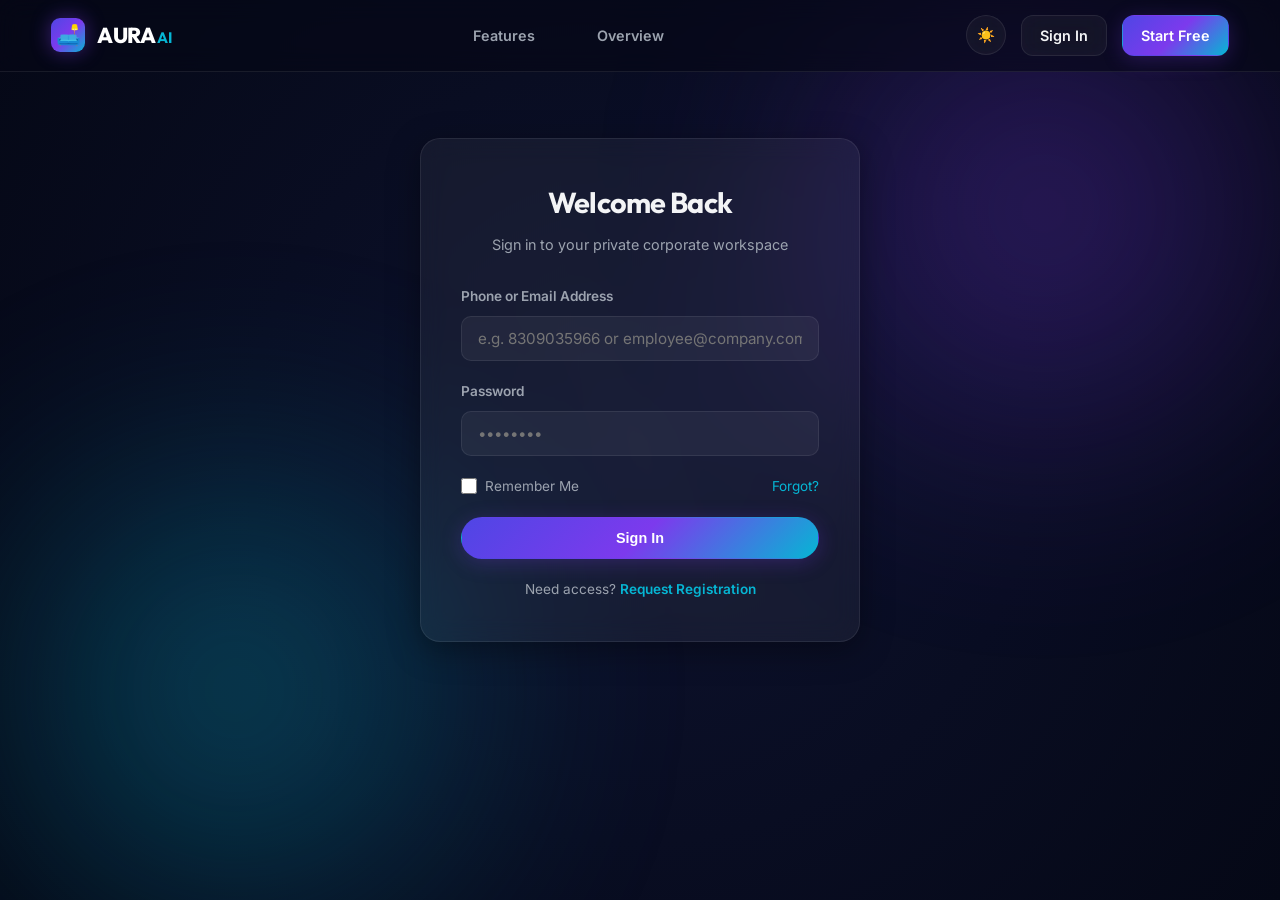
==== public/dashboard.html @ 913ed6ac "Initial commit" ====
<!DOCTYPE html>
<html lang="en">
<head>
  <meta charset="UTF-8">
  <meta name="viewport" content="width=device-width, initial-scale=1.0">
  <title>User Dashboard | FurnitureCare.ai</title>
  <link rel="stylesheet" href="css/style.css">
</head>
<body>

  <!-- Background Meshes -->
  <div class="mesh-glow glow-purple-mesh"></div>
  <div class="mesh-glow glow-cyan-mesh"></div>

  <!-- Header -->
  <header></header>

  <main class="container">
    <div style="display: flex; justify-content: space-between; align-items: center; margin-bottom: 40px;">
      <div>
        <h1 style="font-size: 2.2rem; margin-bottom: 5px;">Workspace Dashboard</h1>
        <p style="color: var(--text-secondary);">Manage diagnostics and track furniture asset maintenance schedules</p>
      </div>
      <a href="generate.html" class="btn btn-primary">🛋️ Generate Guide</a>
    </div>

    <!-- Statistics Cards -->
    <div class="dashboard-grid">
      <div class="glass-card stat-card">
        <div class="stat-title">Total Reports Generated</div>
        <div class="stat-value" id="dash-reports">0</div>
        <p style="font-size: 0.75rem; color: var(--text-muted);">Updated instantly</p>
      </div>
      <div class="glass-card stat-card">
        <div class="stat-title">Avg Furniture Health Score</div>
        <div class="stat-value" id="dash-health">100%</div>
        <p style="font-size: 0.75rem; color: var(--text-muted);">Overall asset status</p>
      </div>
      <div class="glass-card stat-card">
        <div class="stat-title">Active Maintenance Plans</div>
        <div class="stat-value" id="dash-plans">0</div>
        <p style="font-size: 0.75rem; color: var(--text-muted);">Schedules in progress</p>
      </div>
      <div class="glass-card stat-card">
        <div class="stat-title">Current Workspace Health</div>
        <div class="stat-value" style="color: var(--success);">Optimal</div>
        <p style="font-size: 0.75rem; color: var(--text-muted);">Zero active threats</p>
      </div>
    </div>

    <!-- Middle Split Content: Recent Guides & Notifications/Recommendations -->
    <div class="split-layout" style="margin-top: 40px; grid-template-columns: 1.2fr 0.8fr;">
      
      <!-- Left Side: Recent Guides -->
      <div class="glass-card">
        <h3 style="font-size: 1.3rem; margin-bottom: 20px; display: flex; align-items: center; gap: 10px;">
          <span>📋</span> Recent Care Reports
        </h3>
        
        <div id="guides-list-container" class="table-wrapper">
          <table class="premium-table">
            <thead>
              <tr>
                <th>Furniture Name</th>
                <th>Type</th>
                <th>Material</th>
                <th>Health</th>
                <th>Created</th>
                <th>Action</th>
              </tr>
            </thead>
            <tbody id="guides-tbody">
              <!-- Dynamically populated -->
              <tr>
                <td colspan="6" style="text-align: center; color: var(--text-muted); padding: 40px 0;">
                  No reports generated yet. Get started by clicking 'Generate Guide'.
                </td>
              </tr>
            </tbody>
          </table>
        </div>
      </div>

      <!-- Right Side: Notifications & AI Recommendations -->
      <div style="display: flex; flex-direction: column; gap: 30px;">
        
        <!-- AI Recommendations -->
        <div class="glass-card">
          <h3 style="font-size: 1.2rem; margin-bottom: 15px; color: var(--primary-end); display: flex; align-items: center; gap: 8px;">
            <span>💡</span> AI Recommendations
          </h3>
          <ul style="list-style: none; display: flex; flex-direction: column; gap: 15px;" id="recommendations-list">
            <li style="font-size: 0.85rem; color: var(--text-secondary); border-left: 2px solid var(--primary-mid); padding-left: 12px;">
              <strong>Seasonal Leather Care:</strong> Summer humidity requires light ventilation. Apply protective cream to leather items to ward off damp molds.
            </li>
            <li style="font-size: 0.85rem; color: var(--text-secondary); border-left: 2px solid var(--primary-end); padding-left: 12px;">
              <strong>Wood Hydration Check:</strong> Check wood furniture located near heating registers; dry air causes cracking.
            </li>
          </ul>
        </div>

        <!-- Notification Center -->
        <div class="glass-card">
          <h3 style="font-size: 1.2rem; margin-bottom: 15px; display: flex; align-items: center; gap: 8px;">
            <span>🔔</span> System Notifications
          </h3>
          <div style="display: flex; flex-direction: column; gap: 12px;" id="notifications-container">
            <div style="padding: 10px; border-radius: 8px; background: rgba(255,255,255,0.02); font-size: 0.8rem; color: var(--text-secondary);">
              <strong>System Notice:</strong> Welcome to your organization's care platform. Guide approvals are now instant.
            </div>
          </div>
        </div>

        <!-- Corporate Headquarters Location -->
        <div class="glass-card">
          <h3 style="font-size: 1.2rem; margin-bottom: 15px; display: flex; align-items: center; gap: 8px; color: var(--primary-end);">
            <span>📍</span> Corporate HQ
          </h3>
          <div style="font-size: 0.85rem; color: var(--text-secondary); line-height: 1.5; display: flex; flex-direction: column; gap: 10px;">
            <p><strong>Office:</strong> Karmanghat, Hyderabad, India</p>
            <p><strong>Direct Helpline:</strong> +91 83090 35966</p>
            <a href="https://maps.app.goo.gl/71KWfeDJfMBUtareA?g_st=ac" target="_blank" class="btn btn-secondary" style="border-radius: 8px; padding: 6px 12px; font-size: 0.8rem; text-align: center; display: flex; align-items: center; justify-content: center; gap: 6px;">
              🧭 View Google Map
            </a>
          </div>
        </div>

      </div>

    </div>
  </main>

  <!-- Scripts -->
  <script src="js/app.js"></script>
  <script>
    // Auth Check
    document.addEventListener('DOMContentLoaded', () => {
      session.checkAuth('user');
      loadDashboardData();
    });

    async function loadDashboardData() {
      const user = session.getUser();
      if (!user) return;

      try {
        const response = await fetch(`/api/guides?userId=${user.id}`);
        const guides = await response.json();
        
        if (guides.length === 0) return;

        // Render stats
        animateCounter($('#dash-reports'), guides.length, '', 1000);
        
        let sumHealth = 0;
        guides.forEach(g => sumHealth += (g.report && g.report.healthScore) ? g.report.healthScore : 80);
        const avgHealth = Math.round(sumHealth / guides.length);
        animateCounter($('#dash-health'), avgHealth, '%', 1000);
        
        // Active plans (items with schedule tasks)
        const activePlans = guides.reduce((acc, g) => acc + (g.report && g.report.maintenanceSchedule ? g.report.maintenanceSchedule.length : 0), 0);
        animateCounter($('#dash-plans'), activePlans, '', 1000);

        // Populate table
        const tbody = $('#guides-tbody');
        tbody.innerHTML = '';

        guides.slice(0, 5).forEach(guide => {
          const score = guide.report ? guide.report.healthScore : 80;
          let healthColor = 'var(--success)';
          if (score < 50) healthColor = 'var(--danger)';
          else if (score < 80) healthColor = 'var(--warning)';

          const row = document.createElement('tr');
          row.innerHTML = `
            <td style="font-weight: 600;">${guide.furnitureName}</td>
            <td>${guide.furnitureType}</td>
            <td>${guide.material}</td>
            <td><strong style="color: ${healthColor}">${score}%</strong></td>
            <td>${new Date(guide.createdAt).toLocaleDateString('en-IN', { timeZone: 'Asia/Kolkata' })}</td>
            <td>
              <a href="report.html?id=${guide.id}" class="btn btn-secondary" style="padding: 6px 12px; font-size: 0.8rem;">View Report</a>
            </td>
          `;
          tbody.appendChild(row);
        });

        // Add dynamic notification of new reports
        const notifContainer = $('#notifications-container');
        if (guides.length > 0) {
          const latest = guides[0];
          const item = document.createElement('div');
          item.style.cssText = `
            padding: 10px;
            border-radius: 8px;
            background: rgba(16,185,129,0.05);
            border-left: 3px solid var(--success);
            font-size: 0.8rem;
            color: var(--text-secondary);
          `;
          item.innerHTML = `<strong>Report Ready:</strong> Guide for ${latest.furnitureName} is active.`;
          notifContainer.appendChild(item);
        }

      } catch (err) {
        showToast('Failed to fetch dashboard reports.', 'danger');
      }
    }
  </script>
</body>
</html>
---- public/css/style.css ----
/* Premium AI Furniture Care Stylesheet */
@import url('https://fonts.googleapis.com/css2?family=Inter:wght@300;400;500;600;700;800&family=Outfit:wght@300;400;500;600;700;800&display=swap');

:root {
  /* Dark Mode Default Theme */
  --bg-color: #050816;
  --bg-gradient: radial-gradient(circle at 50% 50%, #0d122e 0%, #050816 100%);
  --card-bg: rgba(255, 255, 255, 0.05);
  --card-border: rgba(255, 255, 255, 0.08);
  --text-primary: #f3f4f6;
  --text-secondary: #9ca3af;
  --text-muted: #6b7280;
  
  --primary-start: #4f46e5;
  --primary-mid: #7c3aed;
  --primary-end: #06b6d4;
  
  --glow-cyan: rgba(6, 182, 212, 0.15);
  --glow-purple: rgba(124, 58, 237, 0.15);
  
  --success: #10b981;
  --warning: #f59e0b;
  --danger: #ef4444;
  
  --shadow-premium: 0 8px 32px 0 rgba(0, 0, 0, 0.37);
  --font-sans: 'Inter', -apple-system, BlinkMacSystemFont, "Segoe UI", Roboto, sans-serif;
  --font-display: 'Outfit', 'SF Pro Display', sans-serif;
  
  --glass-blur: blur(12px);
  --transition-speed: 0.3s;
}

/* Light Mode Variables */
body.light-mode {
  --bg-color: #f8fafc;
  --bg-gradient: radial-gradient(circle at 50% 50%, #eff6ff 0%, #f8fafc 100%);
  --card-bg: rgba(255, 255, 255, 0.7);
  --card-border: rgba(0, 0, 0, 0.06);
  --text-primary: #0f172a;
  --text-secondary: #475569;
  --text-muted: #94a3b8;
  
  --glow-cyan: rgba(6, 182, 212, 0.08);
  --glow-purple: rgba(124, 58, 237, 0.08);
  
  --shadow-premium: 0 8px 32px 0 rgba(15, 23, 42, 0.06);
}

/* Reset and Base Styles */
* {
  box-sizing: border-box;
  margin: 0;
  padding: 0;
}

body {
  background: var(--bg-color);
  background-image: var(--bg-gradient);
  color: var(--text-primary);
  font-family: var(--font-sans);
  min-height: 100vh;
  overflow-x: hidden;
  line-height: 1.6;
  position: relative;
  transition: background var(--transition-speed) ease, color var(--transition-speed) ease;
}

/* Ambient Background Mesh Glows */
.mesh-glow {
  position: fixed;
  width: 600px;
  height: 600px;
  border-radius: 50%;
  pointer-events: none;
  z-index: -1;
  filter: blur(120px);
  opacity: 0.45;
  transition: transform 0.1s ease-out;
}

.glow-purple-mesh {
  background: radial-gradient(circle, var(--primary-mid) 0%, transparent 70%);
  top: -10%;
  right: -5%;
}

.glow-cyan-mesh {
  background: radial-gradient(circle, var(--primary-end) 0%, transparent 70%);
  bottom: -10%;
  left: -5%;
}

/* Typography styling */
h1, h2, h3, h4, h5, h6 {
  font-family: var(--font-display);
  font-weight: 700;
  letter-spacing: -0.025em;
}

/* Navigation Header */
header {
  position: fixed;
  top: 0;
  left: 0;
  right: 0;
  height: 72px;
  backdrop-filter: var(--glass-blur);
  background: rgba(5, 8, 22, 0.6);
  border-bottom: 1px solid var(--card-border);
  z-index: 100;
  display: flex;
  justify-content: space-between;
  align-items: center;
  padding: 0 4%;
  transition: all var(--transition-speed);
}

body.light-mode header {
  background: rgba(248, 250, 252, 0.7);
}

header .logo {
  display: flex;
  align-items: center;
  gap: 10px;
  font-family: var(--font-display);
  font-size: 1.25rem;
  font-weight: 800;
  background: linear-gradient(135deg, var(--primary-end), var(--primary-mid));
  -webkit-background-clip: text;
  -webkit-text-fill-color: transparent;
  cursor: pointer;
}

header nav {
  display: flex;
  align-items: center;
  gap: 30px;
}

header nav a {
  color: var(--text-secondary);
  text-decoration: none;
  font-size: 0.9rem;
  font-weight: 500;
  transition: color var(--transition-speed);
}

header nav a:hover {
  color: var(--text-primary);
}

header .actions {
  display: flex;
  align-items: center;
  gap: 15px;
}

/* Buttons */
.btn {
  display: inline-flex;
  align-items: center;
  justify-content: center;
  padding: 10px 22px;
  border-radius: 9999px;
  font-weight: 600;
  font-size: 0.9rem;
  text-decoration: none;
  cursor: pointer;
  transition: all var(--transition-speed) cubic-bezier(0.4, 0, 0.2, 1);
  border: 1px solid transparent;
  gap: 8px;
}

.btn-primary {
  background: linear-gradient(135deg, var(--primary-start) 0%, var(--primary-mid) 50%, var(--primary-end) 100%);
  color: white;
  box-shadow: 0 4px 20px rgba(124, 58, 237, 0.25);
}

.btn-primary:hover {
  transform: translateY(-2px);
  box-shadow: 0 6px 26px rgba(124, 58, 237, 0.4);
}

.btn-secondary {
  background: var(--card-bg);
  border: 1px solid var(--card-border);
  color: var(--text-primary);
  backdrop-filter: var(--glass-blur);
}

.btn-secondary:hover {
  background: rgba(255, 255, 255, 0.12);
  transform: translateY(-2px);
}

body.light-mode .btn-secondary:hover {
  background: rgba(0, 0, 0, 0.05);
}

.btn-icon {
  background: var(--card-bg);
  border: 1px solid var(--card-border);
  color: var(--text-primary);
  width: 40px;
  height: 40px;
  border-radius: 50%;
  padding: 0;
}

.btn-icon:hover {
  background: rgba(255, 255, 255, 0.12);
}

/* Containers */
.container {
  max-width: 1200px;
  margin: 0 auto;
  padding: 120px 20px 80px 20px;
}

/* Glassmorphic Card system */
.glass-card {
  background: var(--card-bg);
  border: 1px solid var(--card-border);
  border-radius: 20px;
  padding: 30px;
  backdrop-filter: var(--glass-blur);
  box-shadow: var(--shadow-premium);
  position: relative;
  overflow: hidden;
  transition: transform var(--transition-speed) ease, border-color var(--transition-speed) ease, box-shadow var(--transition-speed) ease;
}

.glass-card::before {
  content: '';
  position: absolute;
  top: 0;
  left: -100%;
  width: 100%;
  height: 100%;
  background: linear-gradient(
    90deg,
    transparent,
    rgba(255, 255, 255, 0.05),
    transparent
  );
  transition: 0.5s;
}

.glass-card:hover::before {
  left: 100%;
}

.glass-card:hover {
  border-color: rgba(6, 182, 212, 0.3);
  transform: translateY(-4px);
}

/* Hero Section */
.hero {
  display: flex;
  flex-direction: column;
  align-items: center;
  text-align: center;
  margin-top: 40px;
  margin-bottom: 80px;
}

.hero h1 {
  font-size: 3.5rem;
  line-height: 1.15;
  margin-bottom: 20px;
  max-width: 900px;
  background: linear-gradient(135deg, #ffffff 30%, #a5b4fc 100%);
  -webkit-background-clip: text;
  -webkit-text-fill-color: transparent;
}

body.light-mode .hero h1 {
  background: linear-gradient(135deg, #0f172a 30%, #4f46e5 100%);
  -webkit-background-clip: text;
  -webkit-text-fill-color: transparent;
}

.hero p {
  font-size: 1.15rem;
  color: var(--text-secondary);
  max-width: 650px;
  margin-bottom: 40px;
}

.hero-ctas {
  display: flex;
  gap: 20px;
  margin-bottom: 60px;
}

/* Interactive Mock AI Illustration */
.hero-visual {
  position: relative;
  width: 100%;
  max-width: 750px;
  height: 380px;
  border-radius: 24px;
  background: radial-gradient(circle at center, rgba(124, 58, 237, 0.1) 0%, transparent 70%);
  display: flex;
  align-items: center;
  justify-content: center;
  margin-top: 20px;
}

.floating-card-1, .floating-card-2 {
  position: absolute;
  padding: 15px 25px;
  border-radius: 16px;
  background: rgba(255, 255, 255, 0.07);
  backdrop-filter: var(--glass-blur);
  border: 1px solid rgba(255, 255, 255, 0.1);
  box-shadow: var(--shadow-premium);
  display: flex;
  align-items: center;
  gap: 12px;
  animation: float 6s ease-in-out infinite;
}

.floating-card-1 {
  top: 15%;
  left: 5%;
  animation-delay: 0s;
}

.floating-card-2 {
  bottom: 15%;
  right: 5%;
  animation-delay: 3s;
}

.hero-radar {
  width: 260px;
  height: 260px;
  border-radius: 50%;
  border: 2px dashed rgba(6, 182, 212, 0.2);
  display: flex;
  align-items: center;
  justify-content: center;
  position: relative;
  animation: rotateRadar 20s linear infinite;
}

.hero-center-node {
  width: 100px;
  height: 100px;
  border-radius: 50%;
  background: linear-gradient(135deg, var(--primary-start), var(--primary-end));
  box-shadow: 0 0 40px rgba(6, 182, 212, 0.5);
  display: flex;
  align-items: center;
  justify-content: center;
  color: white;
  font-size: 2.2rem;
  animation: pulseNode 3s infinite alternate;
}

/* Feature grid */
.features-grid {
  display: grid;
  grid-template-columns: repeat(auto-fit, minmax(280px, 1fr));
  gap: 30px;
  margin-top: 40px;
}

.feature-card .icon-box {
  width: 48px;
  height: 48px;
  border-radius: 12px;
  background: linear-gradient(135deg, rgba(79, 70, 229, 0.2), rgba(6, 182, 212, 0.2));
  border: 1px solid rgba(6, 182, 212, 0.3);
  display: flex;
  align-items: center;
  justify-content: center;
  color: var(--primary-end);
  font-size: 1.3rem;
  margin-bottom: 20px;
  transition: transform var(--transition-speed);
}

.feature-card:hover .icon-box {
  transform: scale(1.1) rotate(5deg);
  background: linear-gradient(135deg, var(--primary-start), var(--primary-end));
  color: white;
}

.feature-card h3 {
  margin-bottom: 10px;
  font-size: 1.25rem;
}

.feature-card p {
  color: var(--text-secondary);
  font-size: 0.95rem;
}

/* Stats Counter Section */
.stats-banner {
  display: grid;
  grid-template-columns: repeat(4, 1fr);
  gap: 20px;
  margin: 60px 0;
  text-align: center;
}

.stat-item h3 {
  font-size: 2.5rem;
  background: linear-gradient(135deg, #ffffff, var(--primary-end));
  -webkit-background-clip: text;
  -webkit-text-fill-color: transparent;
  margin-bottom: 5px;
}

body.light-mode .stat-item h3 {
  background: linear-gradient(135deg, var(--primary-start), var(--primary-end));
  -webkit-background-clip: text;
  -webkit-text-fill-color: transparent;
}

.stat-item p {
  color: var(--text-secondary);
  font-size: 0.9rem;
  font-weight: 500;
}

/* Forms (Login/Signup/Generate) */
.auth-wrapper {
  display: flex;
  justify-content: center;
  align-items: center;
  min-height: calc(100vh - 120px);
  padding: 20px;
}

.auth-card {
  width: 100%;
  max-width: 440px;
  padding: 40px;
}

.form-group {
  margin-bottom: 20px;
  text-align: left;
}

.form-group label {
  display: block;
  font-size: 0.85rem;
  font-weight: 600;
  margin-bottom: 8px;
  color: var(--text-secondary);
}

.form-group input, .form-group select, .form-group textarea {
  width: 100%;
  background: rgba(255, 255, 255, 0.05);
  border: 1px solid var(--card-border);
  border-radius: 10px;
  padding: 12px 16px;
  color: var(--text-primary);
  font-family: var(--font-sans);
  font-size: 0.95rem;
  outline: none;
  transition: all var(--transition-speed);
}

body.light-mode .form-group input,
body.light-mode .form-group select,
body.light-mode .form-group textarea {
  background: rgba(0, 0, 0, 0.02);
  border-color: rgba(0, 0, 0, 0.1);
}

.form-group input:focus, .form-group select:focus, .form-group textarea:focus {
  border-color: var(--primary-end);
  box-shadow: 0 0 10px rgba(6, 182, 212, 0.2);
  background: rgba(255, 255, 255, 0.08);
}

.form-row {
  display: grid;
  grid-template-columns: 1fr 1fr;
  gap: 15px;
}

.form-check {
  display: flex;
  align-items: center;
  gap: 8px;
  margin-bottom: 20px;
  font-size: 0.85rem;
  color: var(--text-secondary);
}

.form-check input {
  width: 16px;
  height: 16px;
  accent-color: var(--primary-end);
}

/* Split screen layout for generation */
.split-layout {
  display: grid;
  grid-template-columns: 1.1fr 0.9fr;
  gap: 40px;
  margin-top: 30px;
}

@media (max-width: 968px) {
  .split-layout {
    grid-template-columns: 1fr;
  }
}

/* File drag and drop */
.dropzone {
  border: 2px dashed var(--card-border);
  border-radius: 12px;
  padding: 30px;
  text-align: center;
  cursor: pointer;
  background: rgba(255, 255, 255, 0.02);
  transition: all var(--transition-speed);
  display: flex;
  flex-direction: column;
  align-items: center;
  gap: 10px;
}

.dropzone:hover, .dropzone.dragover {
  border-color: var(--primary-end);
  background: rgba(6, 182, 212, 0.05);
}

.dropzone-icon {
  font-size: 2rem;
  color: var(--text-muted);
}

.dropzone-preview {
  max-width: 100%;
  max-height: 200px;
  border-radius: 8px;
  display: none;
  margin-top: 10px;
}

/* Live Preview Side */
.preview-pane {
  display: flex;
  flex-direction: column;
  justify-content: center;
  align-items: center;
  min-height: 400px;
  border: 1px dashed var(--card-border);
}

.preview-placeholder {
  text-align: center;
  color: var(--text-muted);
}

.preview-placeholder i {
  font-size: 3.5rem;
  background: linear-gradient(135deg, var(--text-muted), var(--card-border));
  -webkit-background-clip: text;
  -webkit-text-fill-color: transparent;
  margin-bottom: 20px;
}

/* Loading animations */
.processing-ai {
  display: none;
  flex-direction: column;
  align-items: center;
  gap: 20px;
  text-align: center;
}

.ai-spinner {
  width: 60px;
  height: 60px;
  border: 3px solid rgba(255, 255, 255, 0.05);
  border-top: 3px solid var(--primary-end);
  border-bottom: 3px solid var(--primary-mid);
  border-radius: 50%;
  animation: spin 1.5s cubic-bezier(0.5, 0, 0.5, 1) infinite;
}

/* Report Sections */
.report-header {
  display: flex;
  justify-content: space-between;
  align-items: flex-start;
  border-bottom: 1px solid var(--card-border);
  padding-bottom: 25px;
  margin-bottom: 30px;
}

.report-grid {
  display: grid;
  grid-template-columns: 2fr 1fr;
  gap: 40px;
}

@media (max-width: 768px) {
  .report-grid {
    grid-template-columns: 1fr;
  }
}

.report-section {
  margin-bottom: 30px;
}

.report-section h3 {
  font-size: 1.25rem;
  margin-bottom: 15px;
  display: flex;
  align-items: center;
  gap: 10px;
  color: var(--primary-end);
}

.report-section ul {
  list-style: none;
}

.report-section li {
  position: relative;
  padding-left: 24px;
  margin-bottom: 10px;
  color: var(--text-secondary);
}

.report-section li::before {
  content: "✦";
  position: absolute;
  left: 0;
  color: var(--primary-mid);
}

.report-actions {
  display: flex;
  gap: 10px;
  flex-wrap: wrap;
  margin-top: 20px;
}

/* Circular Health Score Chart */
.health-score-container {
  display: flex;
  flex-direction: column;
  align-items: center;
  justify-content: center;
  padding: 20px;
}

.circular-chart {
  display: block;
  margin: 10px auto;
  max-width: 150px;
  max-height: 150px;
}

.circle-bg {
  fill: none;
  stroke: rgba(255, 255, 255, 0.05);
  stroke-width: 2.8;
}

.circle {
  fill: none;
  stroke-width: 2.8;
  stroke-linecap: round;
  transition: stroke-dasharray var(--transition-speed) ease;
}

.circle-success {
  stroke: var(--success);
}
.circle-warning {
  stroke: var(--warning);
}
.circle-danger {
  stroke: var(--danger);
}

.percentage {
  font-family: var(--font-display);
  fill: var(--text-primary);
  font-weight: 700;
  text-anchor: middle;
}

/* Tables (History/Admin) */
.table-wrapper {
  overflow-x: auto;
  margin-top: 20px;
}

.premium-table {
  width: 100%;
  border-collapse: collapse;
  text-align: left;
}

.premium-table th {
  padding: 16px;
  font-size: 0.85rem;
  font-weight: 600;
  color: var(--text-secondary);
  border-bottom: 1px solid var(--card-border);
  text-transform: uppercase;
  letter-spacing: 0.05em;
}

.premium-table td {
  padding: 16px;
  border-bottom: 1px solid rgba(255, 255, 255, 0.04);
  color: var(--text-primary);
  font-size: 0.9rem;
}

.premium-table tr:hover td {
  background: rgba(255, 255, 255, 0.02);
}

.badge {
  display: inline-flex;
  align-items: center;
  padding: 4px 10px;
  border-radius: 9999px;
  font-size: 0.75rem;
  font-weight: 600;
}

.badge-pending {
  background: rgba(245, 158, 11, 0.15);
  color: var(--warning);
  border: 1px solid rgba(245, 158, 11, 0.3);
}

.badge-approved {
  background: rgba(16, 185, 129, 0.15);
  color: var(--success);
  border: 1px solid rgba(16, 185, 129, 0.3);
}

.badge-rejected {
  background: rgba(239, 68, 68, 0.15);
  color: var(--danger);
  border: 1px solid rgba(239, 68, 68, 0.3);
}

/* Dashboard statistics */
.dashboard-grid {
  display: grid;
  grid-template-columns: repeat(auto-fit, minmax(220px, 1fr));
  gap: 25px;
  margin-bottom: 40px;
}

.stat-card {
  padding: 25px;
  display: flex;
  flex-direction: column;
  gap: 8px;
}

.stat-card .stat-value {
  font-size: 2rem;
  font-family: var(--font-display);
  font-weight: 700;
  background: linear-gradient(135deg, #ffffff, var(--primary-end));
  -webkit-background-clip: text;
  -webkit-text-fill-color: transparent;
}

body.light-mode .stat-card .stat-value {
  background: linear-gradient(135deg, var(--primary-start), var(--primary-end));
  -webkit-background-clip: text;
  -webkit-text-fill-color: transparent;
}

.stat-card .stat-title {
  color: var(--text-secondary);
  font-size: 0.85rem;
  font-weight: 500;
}

/* Charts Wrapper */
.charts-grid {
  display: grid;
  grid-template-columns: 1fr 1fr;
  gap: 30px;
  margin-top: 30px;
}

@media (max-width: 768px) {
  .charts-grid {
    grid-template-columns: 1fr;
  }
}

.chart-card {
  min-height: 300px;
  display: flex;
  flex-direction: column;
  justify-content: space-between;
}

.chart-title {
  font-size: 1rem;
  margin-bottom: 20px;
  color: var(--text-primary);
}

/* UI Alert Messaging */
.alert {
  padding: 15px;
  border-radius: 8px;
  margin-bottom: 20px;
  font-size: 0.9rem;
  display: none;
}

.alert-danger {
  background: rgba(239, 68, 68, 0.1);
  border: 1px solid rgba(239, 68, 68, 0.2);
  color: #f87171;
}

.alert-success {
  background: rgba(16, 185, 129, 0.1);
  border: 1px solid rgba(16, 185, 129, 0.2);
  color: #34d399;
}

/* Tabs UI for Admin Dashboard */
.tabs-nav {
  display: flex;
  gap: 10px;
  margin-bottom: 30px;
  border-bottom: 1px solid var(--card-border);
  padding-bottom: 10px;
}

.tab-btn {
  background: none;
  border: none;
  color: var(--text-secondary);
  padding: 8px 16px;
  font-size: 0.95rem;
  font-weight: 600;
  cursor: pointer;
  border-bottom: 2px solid transparent;
  transition: all var(--transition-speed);
}

.tab-btn.active {
  color: var(--primary-end);
  border-bottom-color: var(--primary-end);
}

.tab-pane {
  display: none;
}

.tab-pane.active {
  display: block;
}

/* Keyframes */
@keyframes float {
  0% { transform: translateY(0px); }
  50% { transform: translateY(-10px); }
  100% { transform: translateY(0px); }
}

@keyframes rotateRadar {
  0% { transform: rotate(0deg); }
  100% { transform: rotate(360deg); }
}

@keyframes pulseNode {
  0% { box-shadow: 0 0 20px rgba(6, 182, 212, 0.4); }
  100% { box-shadow: 0 0 50px rgba(6, 182, 212, 0.8); }
}

@keyframes spin {
  0% { transform: rotate(0deg); }
  100% { transform: rotate(360deg); }
}

/* Custom Scrollbar */
::-webkit-scrollbar {
  width: 8px;
}

::-webkit-scrollbar-track {
  background: var(--bg-color);
}

::-webkit-scrollbar-thumb {
  background: var(--card-border);
  border-radius: 4px;
}

::-webkit-scrollbar-thumb:hover {
  background: var(--text-muted);
}

/* --- Premium Select menu contrast contrast and option styles --- */
.form-group select option {
  background-color: #0d122e !important;
  color: #f3f4f6 !important;
}

/* --- Premium AURA Segment Switcher Control --- */
.segment-control {
  display: flex;
  background: rgba(255, 255, 255, 0.03);
  border: 1px solid var(--card-border);
  border-radius: 10px;
  padding: 4px;
  gap: 4px;
}

.segment-btn {
  flex: 1;
  background: transparent;
  border: none;
  color: var(--text-secondary);
  padding: 10px 16px;
  border-radius: 8px;
  font-weight: 600;
  font-size: 0.9rem;
  cursor: pointer;
  transition: all var(--transition-speed);
}

.segment-btn:hover {
  color: var(--text-primary);
  background: rgba(255, 255, 255, 0.02);
}

.segment-btn.active {
  background: linear-gradient(135deg, var(--primary-start) 0%, var(--primary-mid) 50%, var(--primary-end) 100%);
  color: white;
  box-shadow: 0 4px 15px rgba(124, 58, 237, 0.25);
}

/* --- AURA AI Logo & User containers --- */
header .logo-container {
  display: flex;
  align-items: center;
  gap: 12px;
  cursor: pointer;
}

header .logo-icon {
  width: 34px;
  height: 34px;
  border-radius: 9px;
  background: linear-gradient(135deg, var(--primary-start), var(--primary-mid), var(--primary-end));
  display: flex;
  align-items: center;
  justify-content: center;
  color: white;
  font-size: 1.25rem;
  box-shadow: 0 0 20px rgba(124, 58, 237, 0.45);
}

header .logo-text {
  font-family: var(--font-display);
  font-size: 1.35rem;
  font-weight: 800;
  color: white;
  letter-spacing: -0.02em;
}

header .logo-text span {
  color: var(--primary-end);
}

header nav a {
  color: var(--text-secondary);
  text-decoration: none;
  font-size: 0.9rem;
  font-weight: 600;
  transition: all var(--transition-speed);
  padding: 8px 16px;
  border-radius: 8px;
  display: flex;
  align-items: center;
  gap: 8px;
}

header nav a.active {
  background: rgba(255, 255, 255, 0.05);
  border: 1px solid var(--card-border);
  color: white;
  backdrop-filter: var(--glass-blur);
}

header nav a:hover:not(.active) {
  color: white;
  background: rgba(255,255,255,0.02);
}

header .user-badge {
  display: flex;
  align-items: center;
  gap: 10px;
  background: rgba(255,255,255,0.03);
  border: 1px solid var(--card-border);
  padding: 8px 16px;
  border-radius: 20px;
  font-size: 0.85rem;
  color: var(--text-secondary);
}

header .logout-btn-circle {
  width: 36px;
  height: 36px;
  border-radius: 50%;
  background: rgba(239, 68, 68, 0.1);
  border: 1px solid rgba(239, 68, 68, 0.25);
  display: flex;
  align-items: center;
  justify-content: center;
  color: #ef4444;
  cursor: pointer;
  transition: all var(--transition-speed);
  font-size: 1.1rem;
}

header .logout-btn-circle:hover {
  background: #ef4444;
  color: white;
  transform: scale(1.08);
  box-shadow: 0 0 15px rgba(239, 68, 68, 0.4);
}

/* --- Live AI status circles --- */
.engine-status-circle {
  width: 85px;
  height: 85px;
  border-radius: 50%;
  background: radial-gradient(circle, rgba(124, 58, 237, 0.25) 0%, transparent 70%);
  border: 1.5px solid rgba(124, 58, 237, 0.35);
  display: flex;
  align-items: center;
  justify-content: center;
  position: relative;
  margin-bottom: 24px;
  box-shadow: 0 0 35px rgba(124, 58, 237, 0.25);
}

.engine-status-circle::after {
  content: '';
  position: absolute;
  width: 100%;
  height: 100%;
  border-radius: 50%;
  border: 2px solid var(--primary-mid);
  animation: pulseOuter 2.5s infinite;
}

@keyframes pulseOuter {
  0% { transform: scale(1); opacity: 0.8; }
  100% { transform: scale(1.4); opacity: 0; }
}

.engine-badge-green {
  display: inline-flex;
  align-items: center;
  gap: 6px;
  background: rgba(16, 185, 129, 0.08);
  border: 1px solid rgba(16, 185, 129, 0.2);
  color: #10b981;
  padding: 5px 14px;
  border-radius: 20px;
  font-size: 0.75rem;
  font-weight: 700;
  margin-top: 15px;
  letter-spacing: 0.05em;
  text-transform: uppercase;
}

.engine-badge-green::before {
  content: '';
  display: inline-block;
  width: 7px;
  height: 7px;
  border-radius: 50%;
  background: #10b981;
  box-shadow: 0 0 10px #10b981;
}

/* back button for reports */
.btn-back-premium {
  display: inline-flex;
  align-items: center;
  gap: 8px;
  background: rgba(255,255,255,0.03);
  border: 1px solid var(--card-border);
  color: var(--text-secondary);
  padding: 10px 20px;
  border-radius: 12px;
  text-decoration: none;
  font-weight: 600;
  font-size: 0.9rem;
  transition: all var(--transition-speed);
}

.btn-back-premium:hover {
  background: rgba(255,255,255,0.08);
  color: white;
  border-color: rgba(6, 182, 212, 0.3);
  transform: translateX(-4px);
}

/* FAQ Accordion */
.faq-section {
  margin-top: 100px;
}

.faq-container {
  max-width: 850px;
  margin: 40px auto 0 auto;
  display: flex;
  flex-direction: column;
  gap: 15px;
}

.faq-item {
  background: var(--card-bg);
  border: 1px solid var(--card-border);
  border-radius: 12px;
  overflow: hidden;
  transition: all var(--transition-speed);
}

.faq-item:hover {
  border-color: rgba(6, 182, 212, 0.25);
  box-shadow: 0 0 15px rgba(6, 182, 212, 0.05);
}

.faq-question {
  width: 100%;
  background: transparent;
  border: none;
  color: var(--text-primary);
  text-align: left;
  padding: 20px 24px;
  font-size: 1.05rem;
  font-weight: 600;
  display: flex;
  justify-content: space-between;
  align-items: center;
  cursor: pointer;
  outline: none;
  font-family: var(--font-sans);
}

.faq-question::after {
  content: '+';
  font-size: 1.4rem;
  color: var(--primary-end);
  transition: transform var(--transition-speed);
}

.faq-item.active .faq-question::after {
  content: '−';
  transform: rotate(180deg);
}

.faq-answer {
  max-height: 0;
  overflow: hidden;
  transition: max-height 0.3s ease, padding 0.3s ease;
  padding: 0 24px;
  color: var(--text-secondary);
  font-size: 0.95rem;
  line-height: 1.6;
}

.faq-item.active .faq-answer {
  max-height: 180px;
  padding-bottom: 20px;
}

/* Contact/Map Section */
.contact-section {
  margin-top: 100px;
}

.contact-grid {
  display: grid;
  grid-template-columns: 0.9fr 1.1fr;
  gap: 35px;
  align-items: stretch;
  margin-top: 40px;
}

@media (max-width: 768px) {
  .contact-grid {
    grid-template-columns: 1fr;
  }
}

.map-card {
  padding: 12px;
  min-height: 350px;
}

.map-card iframe {
  width: 100%;
  height: 100%;
  border-radius: 12px;
  border: none;
  min-height: 330px;
}

/* Floating AI Chatbot styles */
.chatbot-trigger {
  position: fixed;
  bottom: 24px;
  right: 24px;
  width: 56px;
  height: 56px;
  border-radius: 50%;
  background: linear-gradient(135deg, var(--primary-start) 0%, var(--primary-mid) 50%, var(--primary-end) 100%);
  box-shadow: 0 8px 24px rgba(124, 58, 237, 0.4);
  color: white;
  font-size: 1.6rem;
  display: flex;
  align-items: center;
  justify-content: center;
  cursor: pointer;
  z-index: 1000;
  transition: all var(--transition-speed);
}

.chatbot-trigger:hover {
  transform: scale(1.1) rotate(5deg);
  box-shadow: 0 10px 28px rgba(124, 58, 237, 0.6);
}

.chatbot-window {
  position: fixed;
  bottom: 96px;
  right: 24px;
  width: 360px;
  height: 480px;
  background: var(--bg-color);
  border: 1px solid var(--card-border);
  border-radius: 20px;
  box-shadow: var(--shadow-premium);
  display: none;
  flex-direction: column;
  overflow: hidden;
  z-index: 1000;
  backdrop-filter: var(--glass-blur);
  transition: all var(--transition-speed);
}

.chatbot-window.active {
  display: flex;
  animation: slideUpChat 0.3s cubic-bezier(0.4, 0, 0.2, 1);
}

@keyframes slideUpChat {
  from { transform: translateY(20px); opacity: 0; }
  to { transform: translateY(0); opacity: 1; }
}

.chatbot-header {
  background: rgba(255, 255, 255, 0.03);
  border-bottom: 1px solid var(--card-border);
  padding: 16px 20px;
  display: flex;
  align-items: center;
  justify-content: space-between;
}

.chatbot-header-title {
  display: flex;
  align-items: center;
  gap: 8px;
  font-weight: 700;
  font-size: 0.95rem;
}

.chatbot-messages {
  flex: 1;
  overflow-y: auto;
  padding: 20px;
  display: flex;
  flex-direction: column;
  gap: 15px;
}

.message-bubble {
  max-width: 80%;
  padding: 12px 16px;
  border-radius: 14px;
  font-size: 0.85rem;
  line-height: 1.5;
}

.message-user {
  align-self: flex-end;
  background: linear-gradient(135deg, var(--primary-start), var(--primary-mid));
  color: white;
  border-bottom-right-radius: 2px;
}

.message-bot {
  align-self: flex-start;
  background: rgba(255, 255, 255, 0.05);
  border: 1px solid var(--card-border);
  color: var(--text-primary);
  border-bottom-left-radius: 2px;
}

.chat-input-container {
  padding: 12px 16px;
  background: rgba(255, 255, 255, 0.02);
  border-top: 1px solid var(--card-border);
  display: flex;
  gap: 10px;
}

.chat-input-container input {
  flex: 1;
  background: rgba(255, 255, 255, 0.04);
  border: 1px solid var(--card-border);
  border-radius: 10px;
  padding: 10px 14px;
  color: white;
  font-size: 0.85rem;
  outline: none;
}

.chat-input-container input:focus {
  border-color: var(--primary-end);
}

.chat-input-container button {
  background: var(--primary-mid);
  border: none;
  color: white;
  width: 38px;
  height: 38px;
  border-radius: 10px;
  cursor: pointer;
  display: flex;
  align-items: center;
  justify-content: center;
  font-size: 1rem;
  transition: all var(--transition-speed);
}

.chat-input-container button:hover {
  background: var(--primary-end);
}
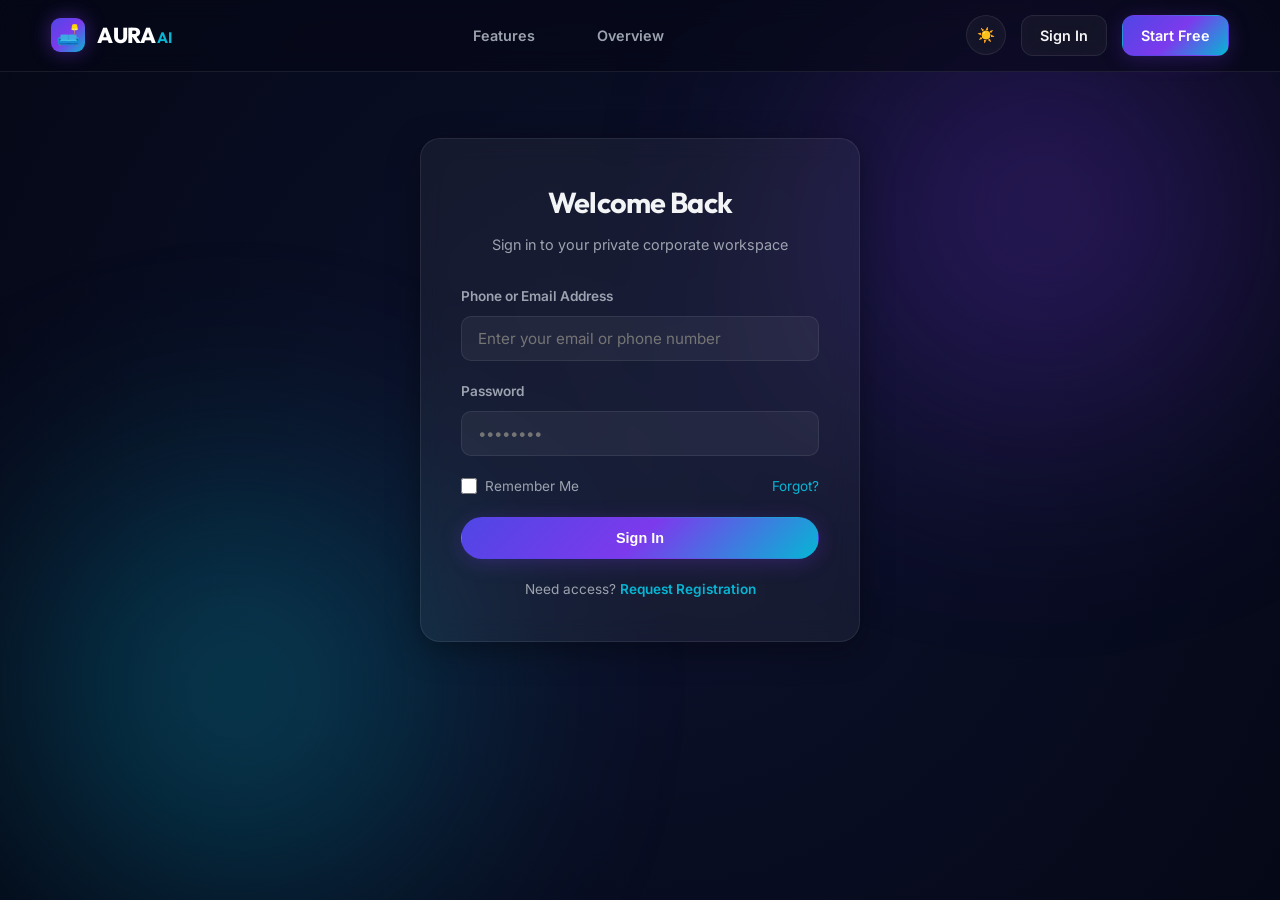
==== commit f04b1d21: "Fix mobile responsiveness, session management, and Gemini API JSON generation" ====
--- a/public/dashboard.html
+++ b/public/dashboard.html
@@ -16,7 +16,7 @@
   <header></header>
 
   <main class="container">
-    <div style="display: flex; justify-content: space-between; align-items: center; margin-bottom: 40px;">
+    <div class="page-header-row">
       <div>
         <h1 style="font-size: 2.2rem; margin-bottom: 5px;">Workspace Dashboard</h1>
         <p style="color: var(--text-secondary);">Manage diagnostics and track furniture asset maintenance schedules</p>
--- a/public/css/style.css
+++ b/public/css/style.css
@@ -818,6 +818,16 @@
   justify-content: space-between;
 }
 
+.full-width-chart {
+  grid-column: span 2;
+}
+
+@media (max-width: 768px) {
+  .full-width-chart {
+    grid-column: span 1;
+  }
+}
+
 .chart-title {
   font-size: 1rem;
   margin-bottom: 20px;
@@ -852,6 +862,7 @@
   margin-bottom: 30px;
   border-bottom: 1px solid var(--card-border);
   padding-bottom: 10px;
+  flex-wrap: wrap;
 }
 
 .tab-btn {
@@ -1376,5 +1387,296 @@
   background: var(--primary-end);
 }
 
-
-
+/* --- Mobile Hamburger Menu & Responsiveness Styles --- */
+
+.mobile-menu-toggle {
+  display: none;
+  flex-direction: column;
+  justify-content: space-between;
+  width: 24px;
+  height: 18px;
+  background: transparent;
+  border: none;
+  cursor: pointer;
+  padding: 0;
+  z-index: 150;
+  outline: none;
+}
+
+.mobile-menu-toggle span {
+  display: block;
+  width: 100%;
+  height: 2.5px;
+  background-color: var(--text-primary);
+  border-radius: 2px;
+  transition: all 0.3s cubic-bezier(0.4, 0, 0.2, 1);
+}
+
+/* Hamburger active transformation to X */
+.mobile-menu-toggle.active span:nth-child(1) {
+  transform: translateY(7.5px) rotate(45deg);
+}
+
+.mobile-menu-toggle.active span:nth-child(2) {
+  opacity: 0;
+  transform: scale(0);
+}
+
+.mobile-menu-toggle.active span:nth-child(3) {
+  transform: translateY(-7.5px) rotate(-45deg);
+}
+
+.mobile-only-actions {
+  display: none;
+}
+
+.desktop-only-actions {
+  display: flex !important;
+}
+
+/* Responsive navigation drawer rules */
+@media (max-width: 850px) {
+  header {
+    padding: 0 5%;
+  }
+
+  .desktop-only-actions {
+    display: none !important;
+  }
+
+  .mobile-menu-toggle {
+    display: flex;
+  }
+
+  header nav.nav-menu {
+    position: fixed;
+    top: 72px;
+    left: 0;
+    right: 0;
+    bottom: 0;
+    height: calc(100vh - 72px);
+    background: rgba(5, 8, 22, 0.98);
+    backdrop-filter: blur(20px);
+    display: flex;
+    flex-direction: column;
+    align-items: center;
+    justify-content: flex-start;
+    padding: 40px 20px;
+    gap: 20px;
+    transform: translateY(-100%);
+    opacity: 0;
+    visibility: hidden;
+    transition: all 0.4s cubic-bezier(0.4, 0, 0.2, 1);
+    z-index: 140;
+    overflow-y: auto;
+    border-top: 1px solid var(--card-border);
+  }
+
+  body.light-mode header nav.nav-menu {
+    background: rgba(248, 250, 252, 0.98);
+  }
+
+  header nav.nav-menu.active {
+    transform: translateY(0);
+    opacity: 1;
+    visibility: visible;
+  }
+
+  header nav.nav-menu a {
+    font-size: 1.15rem;
+    width: 90%;
+    text-align: center;
+    padding: 12px;
+    border-radius: 12px;
+  }
+
+  .mobile-only-actions {
+    display: flex;
+    flex-direction: column;
+    align-items: center;
+    width: 90%;
+    gap: 12px;
+    margin-top: 15px;
+    border-top: 1px solid var(--card-border);
+    padding-top: 20px;
+  }
+
+  .mobile-only-actions .user-badge {
+    width: 100%;
+    justify-content: center;
+    padding: 10px 16px;
+    background: rgba(255, 255, 255, 0.03);
+    border: 1px solid var(--card-border);
+    border-radius: 20px;
+    font-size: 0.9rem;
+  }
+
+  .mobile-only-actions .mobile-theme-btn {
+    border-radius: 12px;
+    background: var(--card-bg);
+    border: 1px solid var(--card-border);
+    color: var(--text-primary);
+  }
+}
+
+/* --- Page-wide UI layout responsiveness --- */
+
+/* Responsive headers */
+.page-header-row {
+  display: flex;
+  justify-content: space-between;
+  align-items: center;
+  margin-bottom: 40px;
+  gap: 20px;
+}
+
+@media (max-width: 768px) {
+  .page-header-row {
+    flex-direction: column;
+    align-items: stretch;
+    text-align: center;
+    gap: 15px;
+    margin-bottom: 30px;
+  }
+  .page-header-row .btn {
+    align-self: center;
+    width: 100%;
+    max-width: 280px;
+  }
+}
+
+/* Report Action bar responsiveness */
+.report-top-bar {
+  display: flex;
+  justify-content: space-between;
+  align-items: center;
+  margin-bottom: 30px;
+  gap: 20px;
+  flex-wrap: wrap;
+}
+
+@media (max-width: 768px) {
+  .report-top-bar {
+    flex-direction: column;
+    align-items: stretch;
+    gap: 15px;
+  }
+  .report-top-bar .btn-back-premium {
+    align-self: center;
+    width: 100%;
+    max-width: 280px;
+    justify-content: center;
+  }
+  .report-actions {
+    justify-content: center;
+    width: 100%;
+    margin-top: 10px;
+  }
+  .report-actions .btn {
+    flex: 1 1 calc(50% - 10px);
+    min-width: 120px;
+  }
+}
+
+/* Form row stacking */
+@media (max-width: 600px) {
+  .form-row {
+    grid-template-columns: 1fr;
+    gap: 10px;
+  }
+}
+
+/* History filter grid responsiveness */
+.filters-grid {
+  display: grid;
+  grid-template-columns: 2fr 1fr 1fr 1fr;
+  gap: 15px;
+  align-items: end;
+}
+
+@media (max-width: 768px) {
+  .filters-grid {
+    grid-template-columns: 1fr;
+    gap: 12px;
+  }
+}
+
+/* Report Card details wrapper padding and header vertical align */
+.report-card {
+  padding: 40px;
+}
+
+@media (max-width: 768px) {
+  .report-card {
+    padding: 20px 15px;
+  }
+  .report-header {
+    flex-direction: column;
+    align-items: center;
+    text-align: center;
+    gap: 20px;
+  }
+}
+
+/* Metadata Bar responsive */
+.report-metadata-bar {
+  display: grid;
+  grid-template-columns: repeat(4, 1fr);
+  gap: 15px;
+  background: rgba(255, 255, 255, 0.02);
+  border: 1px solid var(--card-border);
+  padding: 18px;
+  border-radius: 12px;
+  margin-bottom: 40px;
+}
+
+@media (max-width: 768px) {
+  .report-metadata-bar {
+    grid-template-columns: repeat(2, 1fr);
+    gap: 12px;
+    padding: 15px;
+    margin-bottom: 25px;
+  }
+}
+
+@media (max-width: 480px) {
+  .report-metadata-bar {
+    grid-template-columns: 1fr;
+  }
+}
+
+/* Audit Logs Grid */
+.audit-grid {
+  display: grid;
+  grid-template-columns: 1fr 1fr;
+  gap: 20px;
+  margin-bottom: 20px;
+}
+
+@media (max-width: 600px) {
+  .audit-grid {
+    grid-template-columns: 1fr;
+    gap: 12px;
+  }
+}
+
+/* Keep & Avoid Split Grid */
+.dos-donts-grid {
+  display: grid;
+  grid-template-columns: 1fr 1fr;
+  gap: 20px;
+  margin-top: 30px;
+}
+
+@media (max-width: 600px) {
+  .dos-donts-grid {
+    grid-template-columns: 1fr;
+    gap: 15px;
+  }
+}
+
+
+
+
+
+
